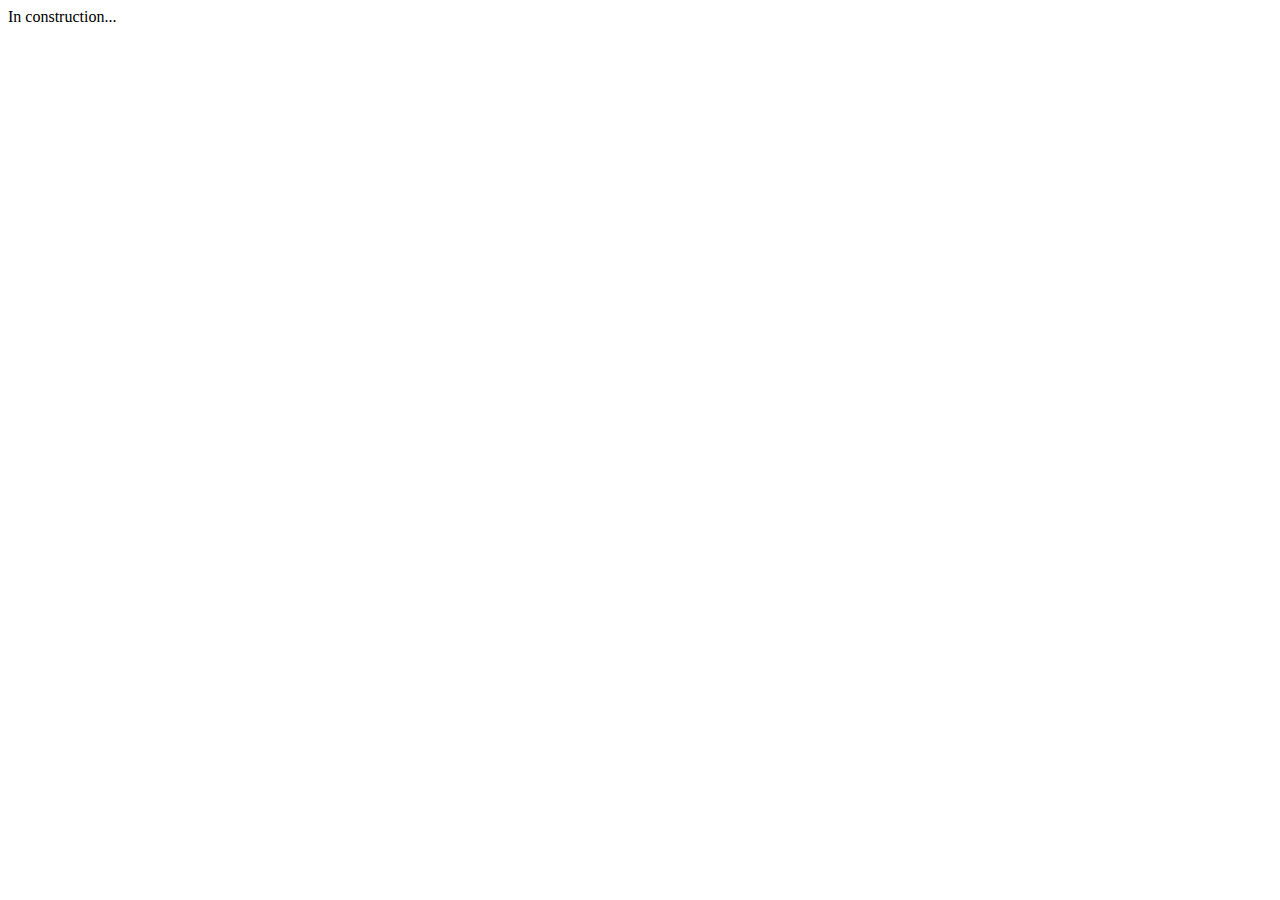
==== index.html @ 7c73fcb0 "removed garbage" ====
<!DOCTYPE html>
<html lang="en">
<head>
  <meta charset="UTF-8" />
  <meta name="viewport" content="width=device-width, initial-scale=1" />
  <title>Gauthier Gluckmann</title>
  <link rel="stylesheet" href="css/style.css" />
</head>
<body>
  In construction...
</body>
</html>
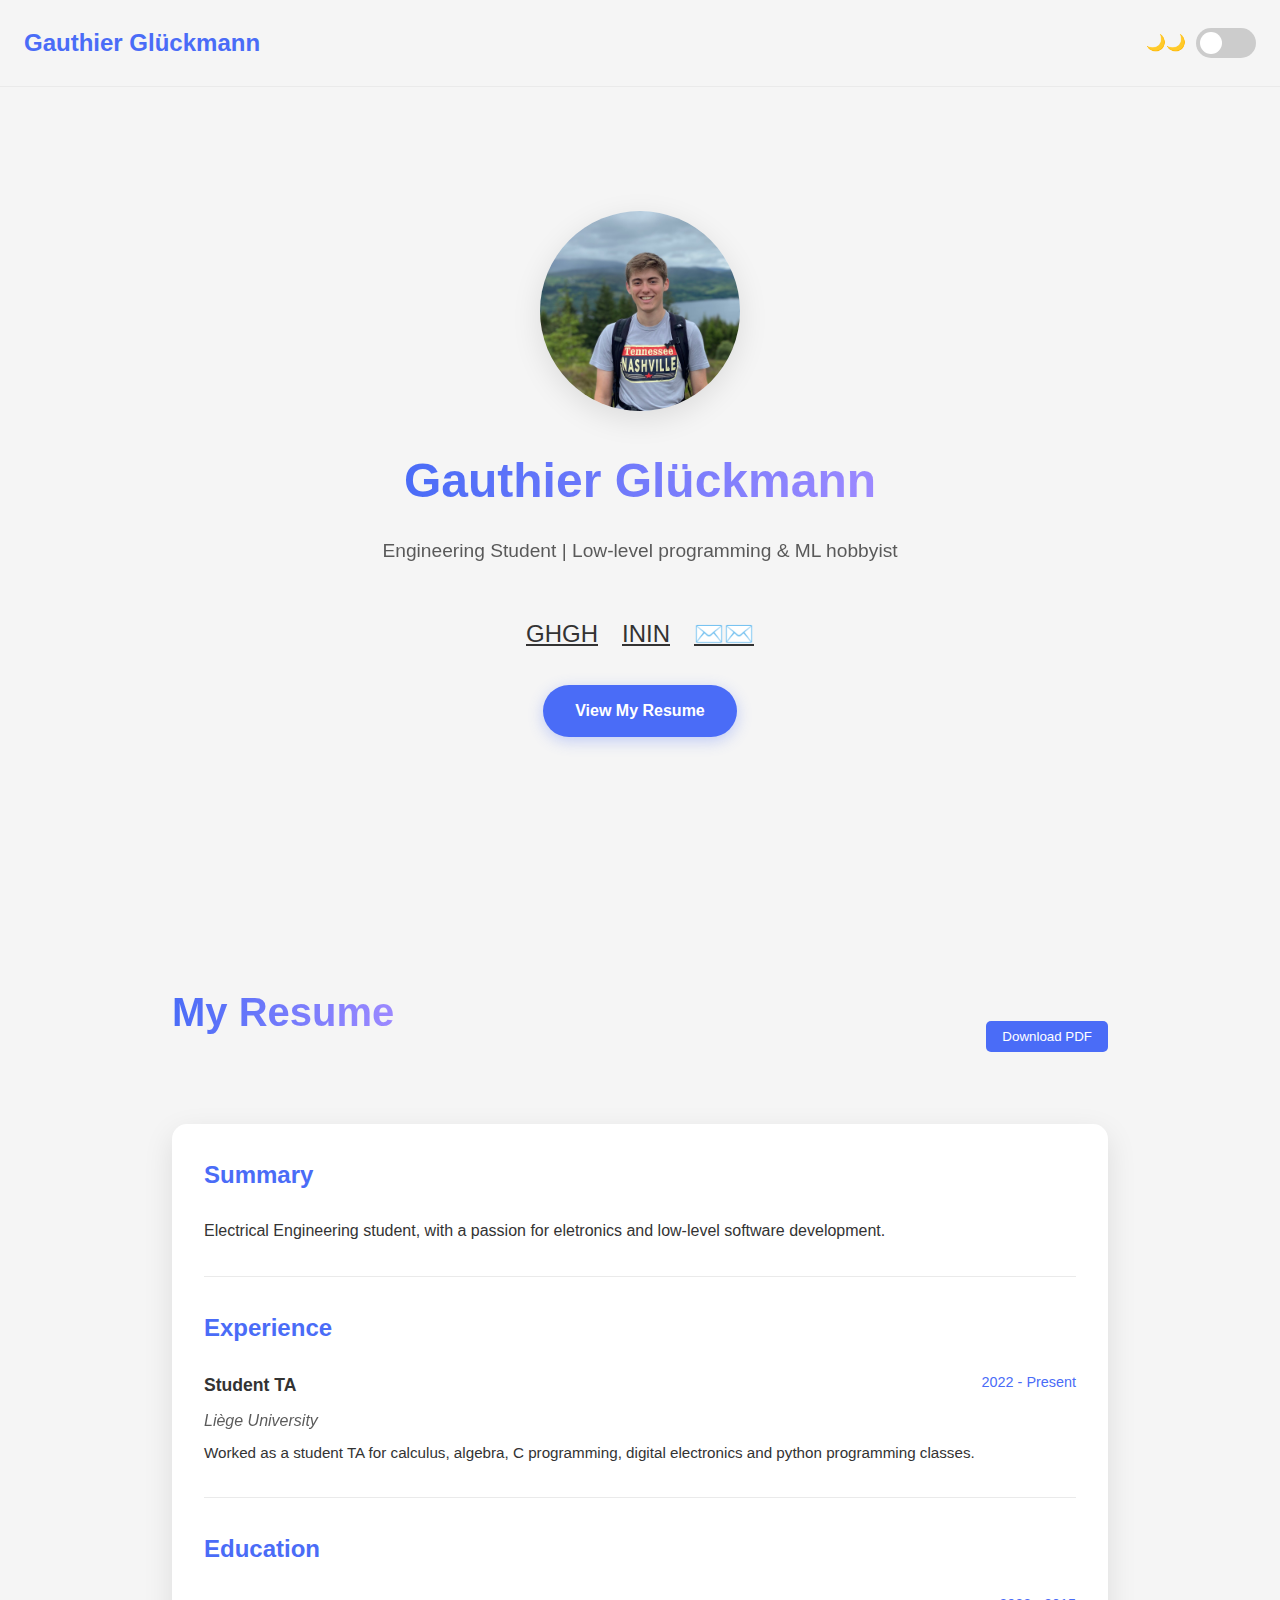
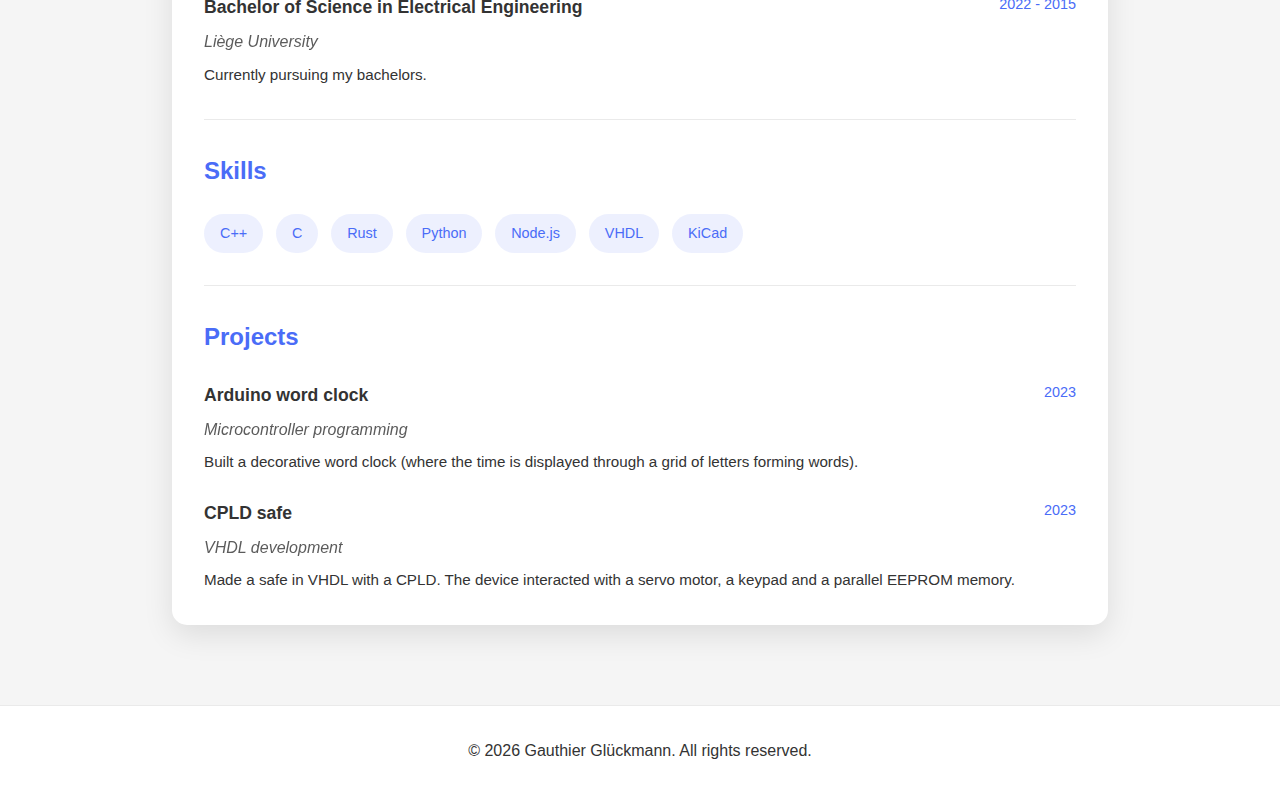
==== commit fd26119d: "New site" ====
--- a/index.html
+++ b/index.html
@@ -1,12 +1,150 @@
 <!DOCTYPE html>
 <html lang="en">
 <head>
-  <meta charset="UTF-8" />
-  <meta name="viewport" content="width=device-width, initial-scale=1" />
-  <title>Gauthier Gluckmann</title>
-  <link rel="stylesheet" href="css/style.css" />
+    <meta charset="UTF-8">
+    <meta name="viewport" content="width=device-width, initial-scale=1.0">
+    <title>Gauthier Glückmann - Personal Website</title>
+    <link rel="stylesheet" href="https://cdnjs.cloudflare.com/ajax/libs/font-awesome/6.4.0/css/all.min.css" integrity="sha512-iecdLmaskl7CVkqkXNQ/ZH/XLlvWZOJyj7Yy7tcenmpD1ypASozpmT/E0iPtmFIB46ZmdtAc9eNBvH0H/ZpiBw==" crossorigin="anonymous" referrerpolicy="no-referrer" />
+    <link rel="stylesheet" href="styles.css" />
 </head>
 <body>
-  In construction...
+    <header>
+        <div class="logo">Gauthier Glückmann</div>
+        <div class="theme-switch">
+            <span id="theme-icon">
+                <!-- Fallback text if Font Awesome fails -->
+                <span class="icon-fallback-moon">🌙</span>
+            </span>
+            <label>
+                <input type="checkbox" id="theme-toggle">
+                <span class="slider"></span>
+            </label>
+        </div>
+    </header>
+
+    <section class="hero">
+        <div class="profile-container">
+            <img src="pic.jpg" alt="Profile Picture" class="profile-img">
+        </div>
+        <h1 id="name-field">Gauthier Glückmann</h1>
+        <p id="bio-field">Engineering Student | Low-level programming & ML hobbyist</p>
+        <div class="social-links">
+            <a href="https://github.com/glugau" target="_blank" title="GitHub">
+                <i class="fab fa-github"></i>
+                <span class="icon-fallback-github" style="display: none;">GH</span>
+            </a>
+            <a href="https://www.linkedin.com/in/gauthier-gluckmann-83764432b/" target="_blank" title="LinkedIn">
+                <i class="fab fa-linkedin"></i>
+                <span class="icon-fallback-linkedin" style="display: none;">IN</span>
+            </a>
+            <!-- <a href="#" target="_blank" title="Twitter">
+                <i class="fab fa-twitter"></i>
+                <span class="icon-fallback-twitter" style="display: none;">TW</span>
+            </a>
+            <a href="#" target="_blank" title="Instagram">
+                <i class="fab fa-instagram"></i>
+                <span class="icon-fallback-instagram" style="display: none;">IG</span>
+            </a> -->
+            <a href="mailto:gaugluck@gmail.com" title="Email">
+                <i class="fas fa-envelope"></i>
+                <span class="icon-fallback-email" style="display: none;">✉️</span>
+            </a>
+        </div>
+        <a href="#resume" class="cta-button">View My Resume</a>
+    </section>
+
+    <section id="resume" class="resume-section">
+        <div class="resume-header">
+            <h2>My Resume</h2>
+            <div class="resume-controls">
+                <button id="download-pdf-btn">Download PDF</button>
+            </div>
+        </div>
+        <div class="resume-container">
+            <div class="section">
+                <h3>Summary</h3>
+                <p id="summary-field">
+                    Electrical Engineering student, with a passion for eletronics and low-level software development.
+                </p>
+            </div>
+            
+            <div class="section">
+                <h3>Experience</h3>
+                <div id="experience-container">
+                    <div class="entry">
+                        <div class="entry-header">
+                            <div class="entry-title">Student TA</div>
+                            <div class="entry-date">2022 - Present</div>
+                        </div>
+                        <div class="entry-subtitle">Liège University</div>
+                        <div class="entry-description">
+                            Worked as a student TA for calculus, algebra, C programming, digital electronics and python programming classes.
+                        </div>
+                    </div>
+                </div>
+            </div>
+            
+            <div class="section">
+                <h3>Education</h3>
+                <div id="education-container">
+                    <div class="entry">
+                        <div class="entry-header">
+                            <div class="entry-title">Bachelor of Science in Electrical Engineering</div>
+                            <div class="entry-date">2022 - 2015</div>
+                        </div>
+                        <div class="entry-subtitle">Liège University</div>
+                        <div class="entry-description">
+                            Currently pursuing my bachelors.
+                        </div>
+                    </div>
+                </div>
+            </div>
+            
+            <div class="section">
+                <h3>Skills</h3>
+                <div class="skills-container" id="skills-container">
+                    <div class="skill-tag">C++</div>
+                    <div class="skill-tag">C</div>
+                    <div class="skill-tag">Rust</div>
+                    <div class="skill-tag">Python</div>
+                    <div class="skill-tag">Node.js</div>
+                    <div class="skill-tag">VHDL</div>
+                    <div class="skill-tag">KiCad</div>
+                </div>
+            </div>
+            
+            <div class="section">
+                <h3>Projects</h3>
+                <div id="projects-container">
+                    <div class="entry">
+                        <div class="entry-header">
+                            <div class="entry-title">Arduino word clock</div>
+                            <div class="entry-date">2023</div>
+                        </div>
+                        <div class="entry-subtitle">Microcontroller programming</div>
+                        <div class="entry-description">
+                            Built a decorative word clock (where the time is displayed through a grid of letters forming words).
+                        </div>
+                    </div>
+                    <div class="entry">
+                        <div class="entry-header">
+                            <div class="entry-title">CPLD safe</div>
+                            <div class="entry-date">2023</div>
+                        </div>
+                        <div class="entry-subtitle">VHDL development</div>
+                        <div class="entry-description">
+                            Made a safe in VHDL with a CPLD. The device interacted with a servo motor, a keypad and a parallel EEPROM memory.
+                        </div>
+                    </div>
+                </div>
+            </div>
+        </div>
+    </section>
+
+    <footer>
+        <p>&copy; <span id="current-year">2025</span> Gauthier Glückmann. All rights reserved.</p>
+    </footer>
+
+    <script src="script.js"></script>
 </body>
-</html>+</html>
--- a/styles.css
+++ b/styles.css
@@ -0,0 +1,360 @@
+:root {
+    --bg-color: #f5f5f5;
+    --text-color: #333;
+    --accent-color: #4a6cf7;
+    --card-bg: #ffffff;
+    --shadow-color: rgba(0, 0, 0, 0.1);
+    --hover-color: #e8e8e8;
+    --border-color: #eaeaea;
+}
+
+[data-theme="dark"] {
+    --bg-color: #121212;
+    --text-color: #f5f5f5;
+    --accent-color: #6d8dff;
+    --card-bg: #1e1e1e;
+    --shadow-color: rgba(0, 0, 0, 0.3);
+    --hover-color: #2a2a2a;
+    --border-color: #333;
+}
+
+* {
+    margin: 0;
+    padding: 0;
+    box-sizing: border-box;
+    transition: background-color 0.3s, color 0.3s;
+}
+
+body {
+    font-family: 'Inter', -apple-system, BlinkMacSystemFont, 'Segoe UI', Roboto, Oxygen, Ubuntu, Cantarell, 'Open Sans', 'Helvetica Neue', sans-serif;
+    background-color: var(--bg-color);
+    color: var(--text-color);
+    line-height: 1.6;
+}
+
+header {
+    display: flex;
+    justify-content: space-between;
+    align-items: center;
+    padding: 1.5rem;
+    position: fixed;
+    width: 100%;
+    top: 0;
+    background-color: var(--bg-color);
+    z-index: 1000;
+    backdrop-filter: blur(10px);
+    -webkit-backdrop-filter: blur(10px);
+    border-bottom: 1px solid var(--border-color);
+}
+
+.logo {
+    font-weight: 700;
+    font-size: 1.5rem;
+    color: var(--accent-color);
+}
+
+.theme-switch {
+    display: flex;
+    align-items: center;
+}
+
+.theme-switch label {
+    position: relative;
+    display: inline-block;
+    width: 60px;
+    height: 30px;
+    margin-left: 10px;
+}
+
+.theme-switch input {
+    opacity: 0;
+    width: 0;
+    height: 0;
+}
+
+.slider {
+    position: absolute;
+    cursor: pointer;
+    top: 0;
+    left: 0;
+    right: 0;
+    bottom: 0;
+    background-color: #ccc;
+    transition: .4s;
+    border-radius: 30px;
+}
+
+.slider:before {
+    position: absolute;
+    content: "";
+    height: 22px;
+    width: 22px;
+    left: 4px;
+    bottom: 4px;
+    background-color: white;
+    transition: .4s;
+    border-radius: 50%;
+}
+
+input:checked + .slider {
+    background-color: var(--accent-color);
+}
+
+input:checked + .slider:before {
+    transform: translateX(30px);
+}
+
+.hero {
+    display: flex;
+    flex-direction: column;
+    align-items: center;
+    justify-content: center;
+    min-height: 100vh;
+    padding: 2rem;
+    text-align: center;
+}
+
+.profile-container {
+    margin-top: 3rem;
+    margin-bottom: 2rem;
+    position: relative;
+    width: 200px;
+    height: 200px;
+    overflow: hidden;
+    border-radius: 50%;
+    box-shadow: 0 8px 30px var(--shadow-color);
+}
+
+.profile-img {
+    width: 100%;
+    height: 100%;
+    object-fit: cover;
+}
+
+.hero h1 {
+    font-size: 3rem;
+    margin-bottom: 1rem;
+    background: linear-gradient(90deg, var(--accent-color), #9c89ff);
+    -webkit-background-clip: text;
+    background-clip: text;
+    color: transparent;
+}
+
+.hero p {
+    font-size: 1.2rem;
+    max-width: 600px;
+    margin-bottom: 2rem;
+    opacity: 0.8;
+}
+
+.social-links {
+    display: flex;
+    gap: 1.5rem;
+    margin-top: 1rem;
+}
+
+.social-links a {
+    color: var(--text-color);
+    font-size: 1.5rem;
+    transition: transform 0.3s, color 0.3s;
+}
+
+.social-links a:hover {
+    color: var(--accent-color);
+    transform: translateY(-3px);
+}
+
+.cta-button {
+    display: inline-block;
+    margin-top: 2rem;
+    padding: 0.8rem 2rem;
+    background-color: var(--accent-color);
+    color: white;
+    border: none;
+    border-radius: 30px;
+    font-size: 1rem;
+    font-weight: 600;
+    cursor: pointer;
+    text-decoration: none;
+    transition: transform 0.3s, box-shadow 0.3s;
+    box-shadow: 0 4px 15px rgba(74, 108, 247, 0.3);
+}
+
+.cta-button:hover {
+    transform: translateY(-3px);
+    box-shadow: 0 8px 25px rgba(74, 108, 247, 0.4);
+}
+
+.resume-section {
+    padding: 5rem 2rem;
+    max-width: 1000px;
+    margin: 0 auto;
+}
+
+.resume-section h2 {
+    text-align: center;
+    font-size: 2.5rem;
+    margin-bottom: 3rem;
+    background: linear-gradient(90deg, var(--accent-color), #9c89ff);
+    -webkit-background-clip: text;
+    background-clip: text;
+    color: transparent;
+}
+
+.resume-header {
+    display: flex;
+    justify-content: space-between;
+    align-items: center;
+    margin-bottom: 2rem;
+}
+
+.resume-controls {
+    display: flex;
+    gap: 1rem;
+}
+
+.resume-controls button {
+    padding: 0.5rem 1rem;
+    background-color: var(--accent-color);
+    color: white;
+    border: none;
+    border-radius: 5px;
+    cursor: pointer;
+    font-weight: 500;
+    transition: background-color 0.3s;
+}
+
+.resume-controls button:hover {
+    background-color: #3a55d9;
+}
+
+.resume-container {
+    background-color: var(--card-bg);
+    border-radius: 15px;
+    padding: 2rem;
+    box-shadow: 0 10px 30px var(--shadow-color);
+}
+
+.section {
+    margin-bottom: 2rem;
+    border-bottom: 1px solid var(--border-color);
+    padding-bottom: 2rem;
+}
+
+.section:last-child {
+    border-bottom: none;
+    margin-bottom: 0;
+    padding-bottom: 0;
+}
+
+.section h3 {
+    font-size: 1.5rem;
+    margin-bottom: 1.5rem;
+    color: var(--accent-color);
+}
+
+.entry {
+    margin-bottom: 1.5rem;
+    position: relative;
+}
+
+.entry:last-child {
+    margin-bottom: 0;
+}
+
+.entry-header {
+    display: flex;
+    justify-content: space-between;
+    margin-bottom: 0.5rem;
+}
+
+.entry-title {
+    font-weight: 700;
+    font-size: 1.1rem;
+}
+
+.entry-date {
+    color: var(--accent-color);
+    font-weight: 500;
+    font-size: 0.9rem;
+}
+
+.entry-subtitle {
+    font-style: italic;
+    margin-bottom: 0.5rem;
+    opacity: 0.8;
+}
+
+.entry-description {
+    font-size: 0.95rem;
+    line-height: 1.6;
+}
+
+.skills-container {
+    display: flex;
+    flex-wrap: wrap;
+    gap: 0.8rem;
+}
+
+.skill-tag {
+    background-color: rgba(74, 108, 247, 0.1);
+    color: var(--accent-color);
+    padding: 0.5rem 1rem;
+    border-radius: 30px;
+    font-size: 0.9rem;
+    font-weight: 500;
+    transition: background-color 0.3s, transform 0.3s;
+}
+
+.skill-tag:hover {
+    background-color: rgba(74, 108, 247, 0.2);
+    transform: translateY(-2px);
+}
+
+footer {
+    text-align: center;
+    padding: 2rem;
+    background-color: var(--card-bg);
+    color: var(--text-color);
+    border-top: 1px solid var(--border-color);
+}
+
+@media (max-width: 768px) {
+    .hero h1 {
+        font-size: 2.2rem;
+    }
+    .hero p {
+        font-size: 1rem;
+    }
+    .entry-header {
+        flex-direction: column;
+        gap: 0.3rem;
+    }
+    .profile-container {
+        width: 150px;
+        height: 150px;
+    }
+}
+
+/* Fall-back icons using unicode characters */
+.icon-fallback-moon:before {
+    content: "🌙";
+}
+.icon-fallback-sun:before {
+    content: "☀️";
+}
+.icon-fallback-github:before {
+    content: "GH";
+}
+.icon-fallback-linkedin:before {
+    content: "IN";
+}
+.icon-fallback-twitter:before {
+    content: "TW";
+}
+.icon-fallback-instagram:before {
+    content: "IG";
+}
+.icon-fallback-email:before {
+    content: "✉️";
+}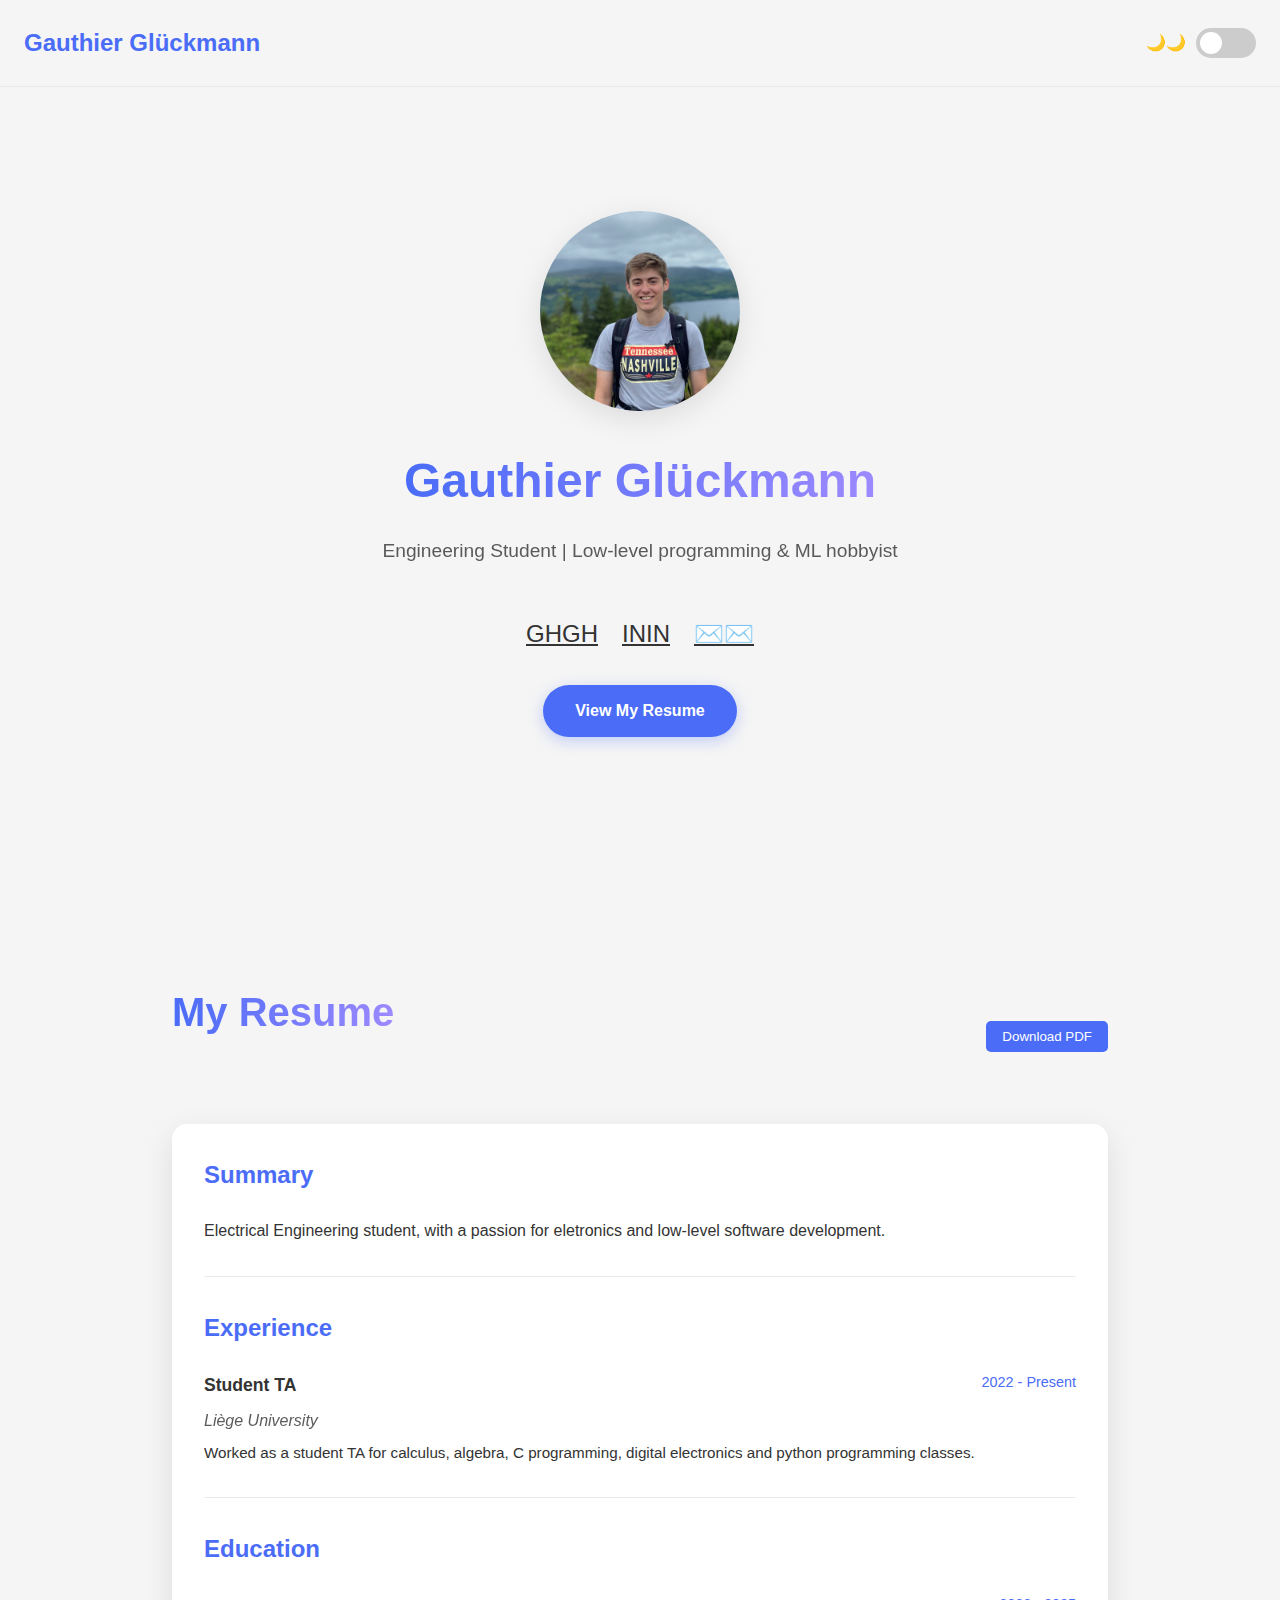
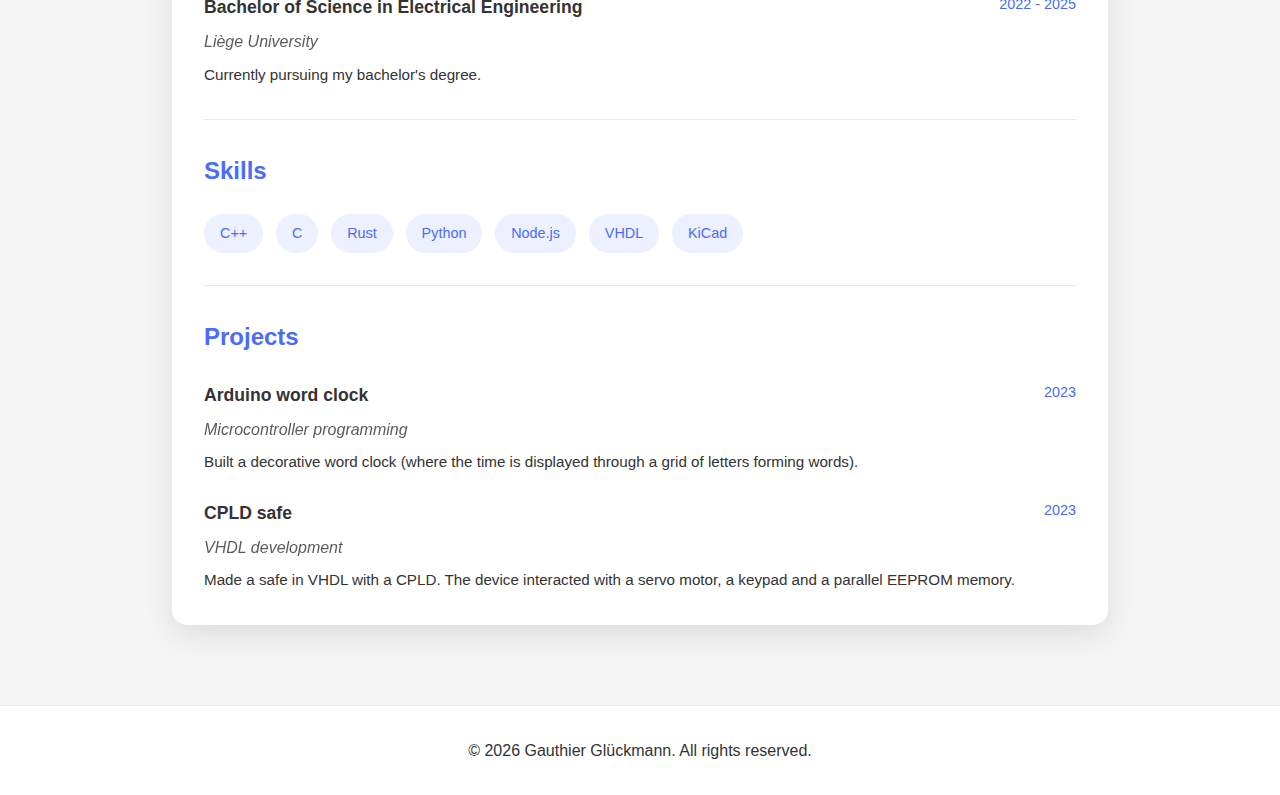
==== commit 65de5a12: "typo" ====
--- a/index.html
+++ b/index.html
@@ -90,11 +90,11 @@
                     <div class="entry">
                         <div class="entry-header">
                             <div class="entry-title">Bachelor of Science in Electrical Engineering</div>
-                            <div class="entry-date">2022 - 2015</div>
+                            <div class="entry-date">2022 - 2025</div>
                         </div>
                         <div class="entry-subtitle">Liège University</div>
                         <div class="entry-description">
-                            Currently pursuing my bachelors.
+                            Currently pursuing my bachelor's degree.
                         </div>
                     </div>
                 </div>
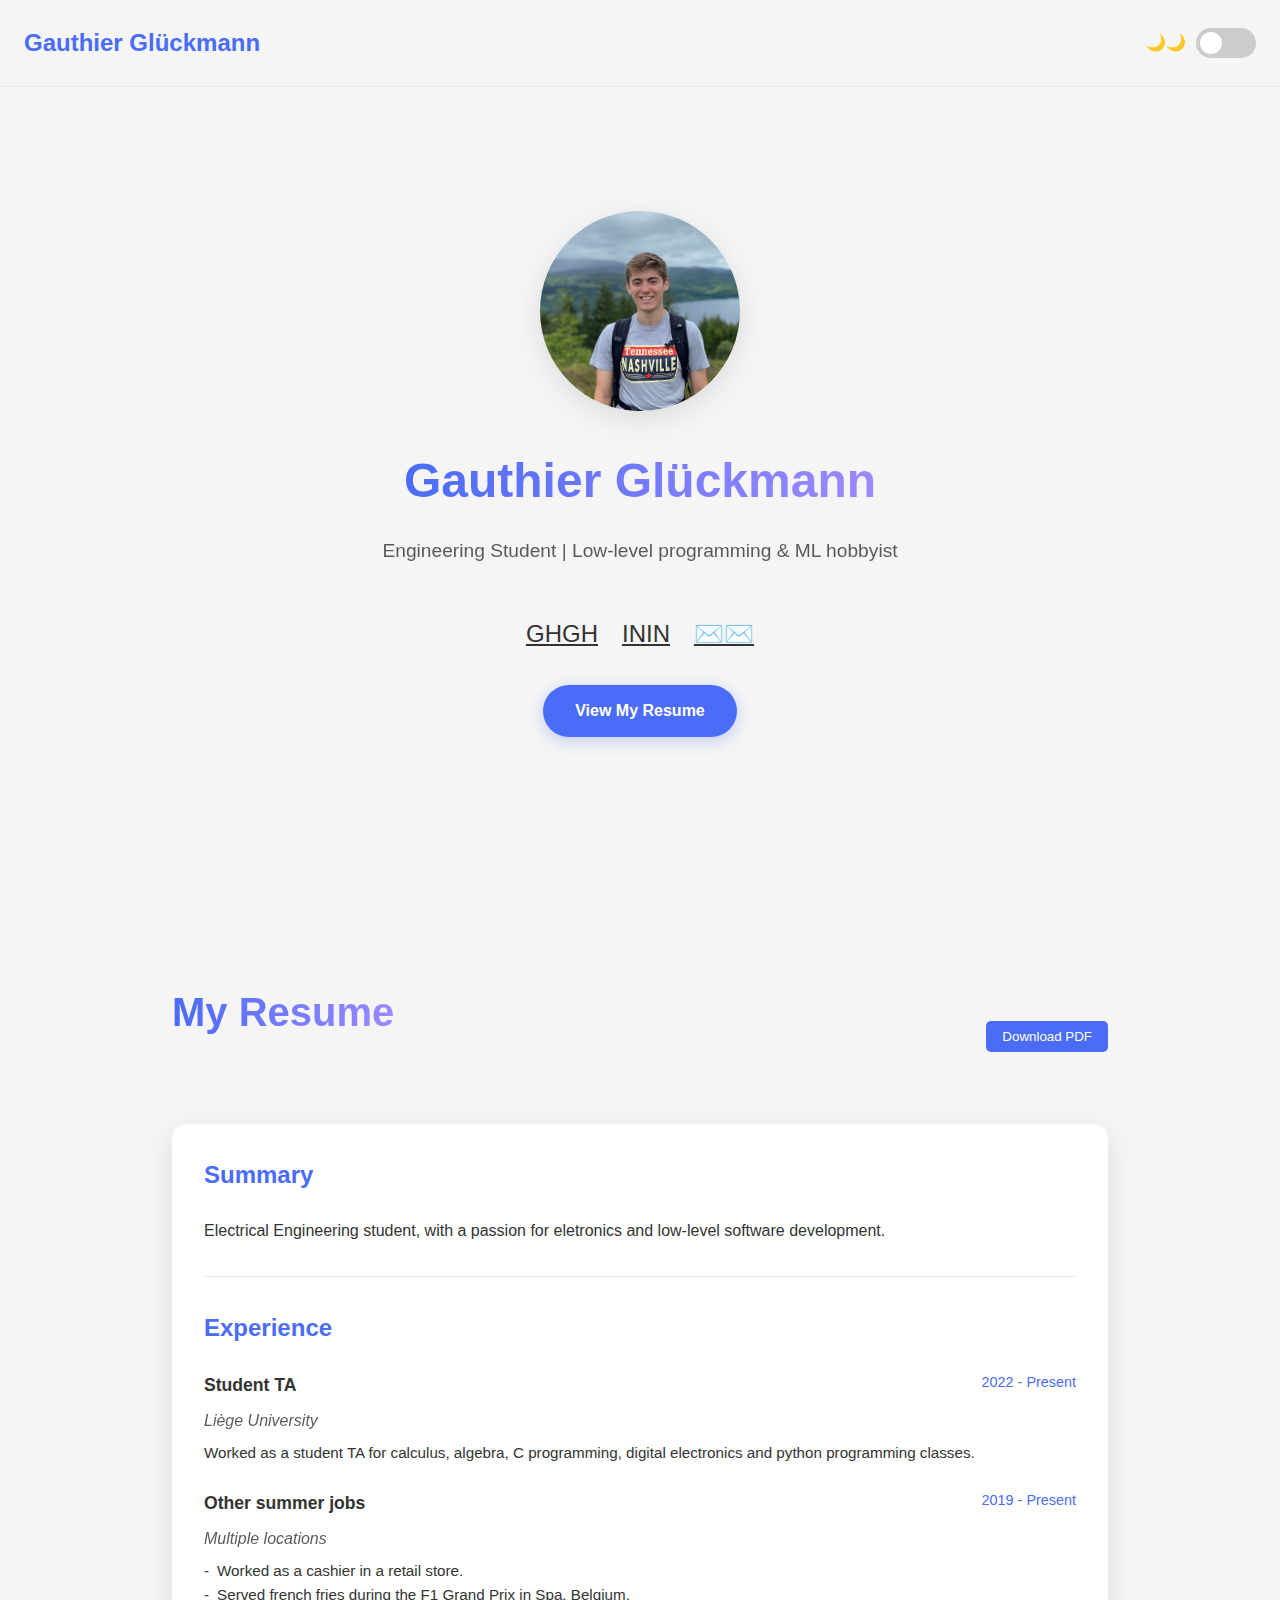
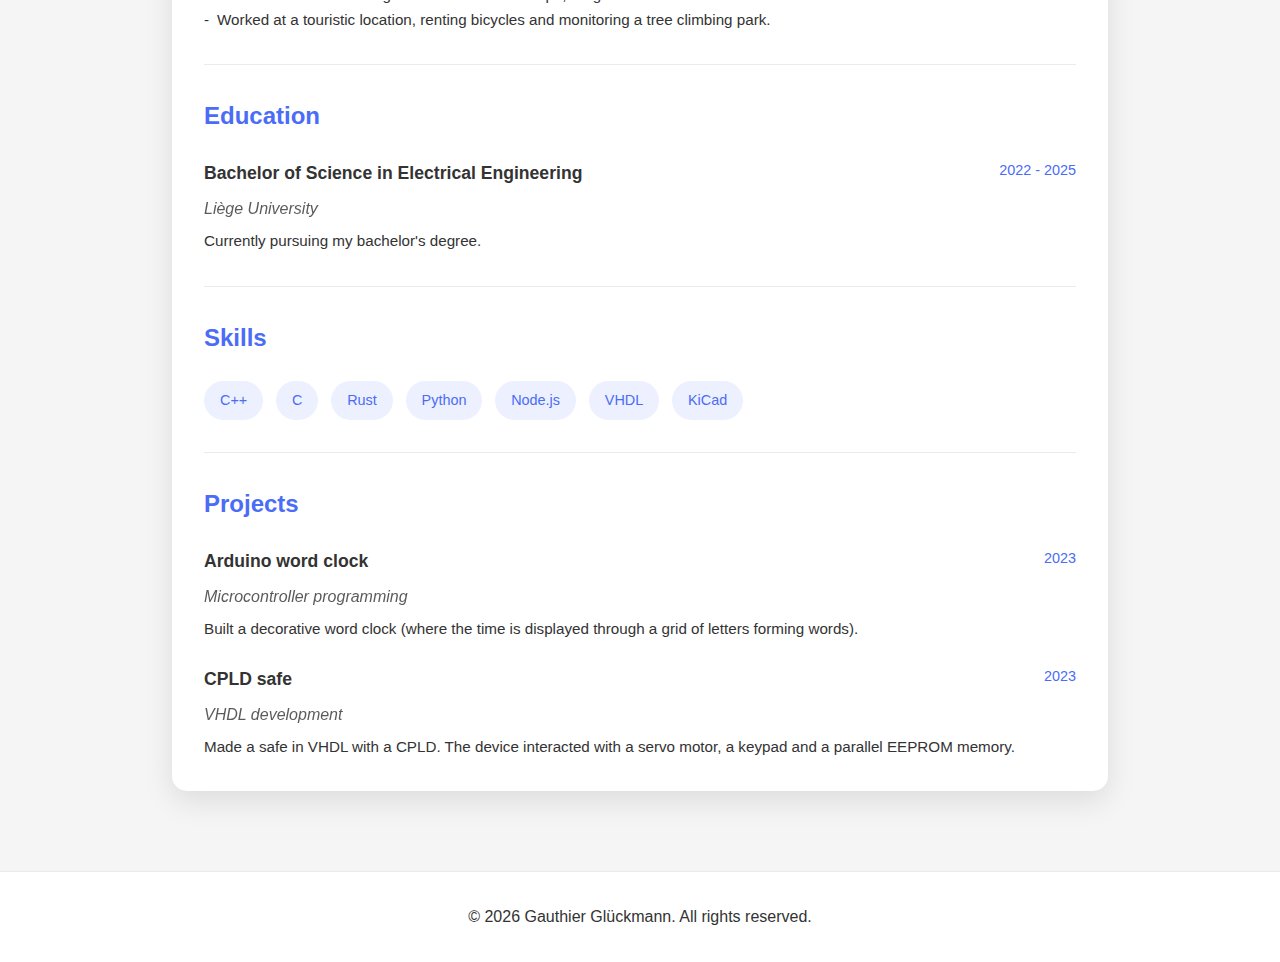
==== commit b326729f: "jobs" ====
--- a/index.html
+++ b/index.html
@@ -81,6 +81,20 @@
                             Worked as a student TA for calculus, algebra, C programming, digital electronics and python programming classes.
                         </div>
                     </div>
+                    <div class="entry">
+                        <div class="entry-header">
+                            <div class="entry-title">Other summer jobs</div>
+                            <div class="entry-date">2019 - Present</div>
+                        </div>
+                        <div class="entry-subtitle">Multiple locations</div>
+                        <div class="entry-description">
+                            <ul>
+                                <li>Worked as a cashier in a retail store.</li>
+                                <li>Served french fries during the F1 Grand Prix in Spa, Belgium.</li>
+                                <li>Worked at a touristic location, renting bicycles and monitoring a tree climbing park.</li>
+                            </ul>
+                        </div>
+                    </div>
                 </div>
             </div>
             
--- a/styles.css
+++ b/styles.css
@@ -336,6 +336,17 @@
     }
 }
 
+ul {
+    list-style-type: none;
+    padding-left: 0;
+  }
+
+li::before {
+content: '-'; /* dash character */
+margin-right: 8px;
+color: --text-color; /* or any color you prefer */
+}
+
 /* Fall-back icons using unicode characters */
 .icon-fallback-moon:before {
     content: "🌙";
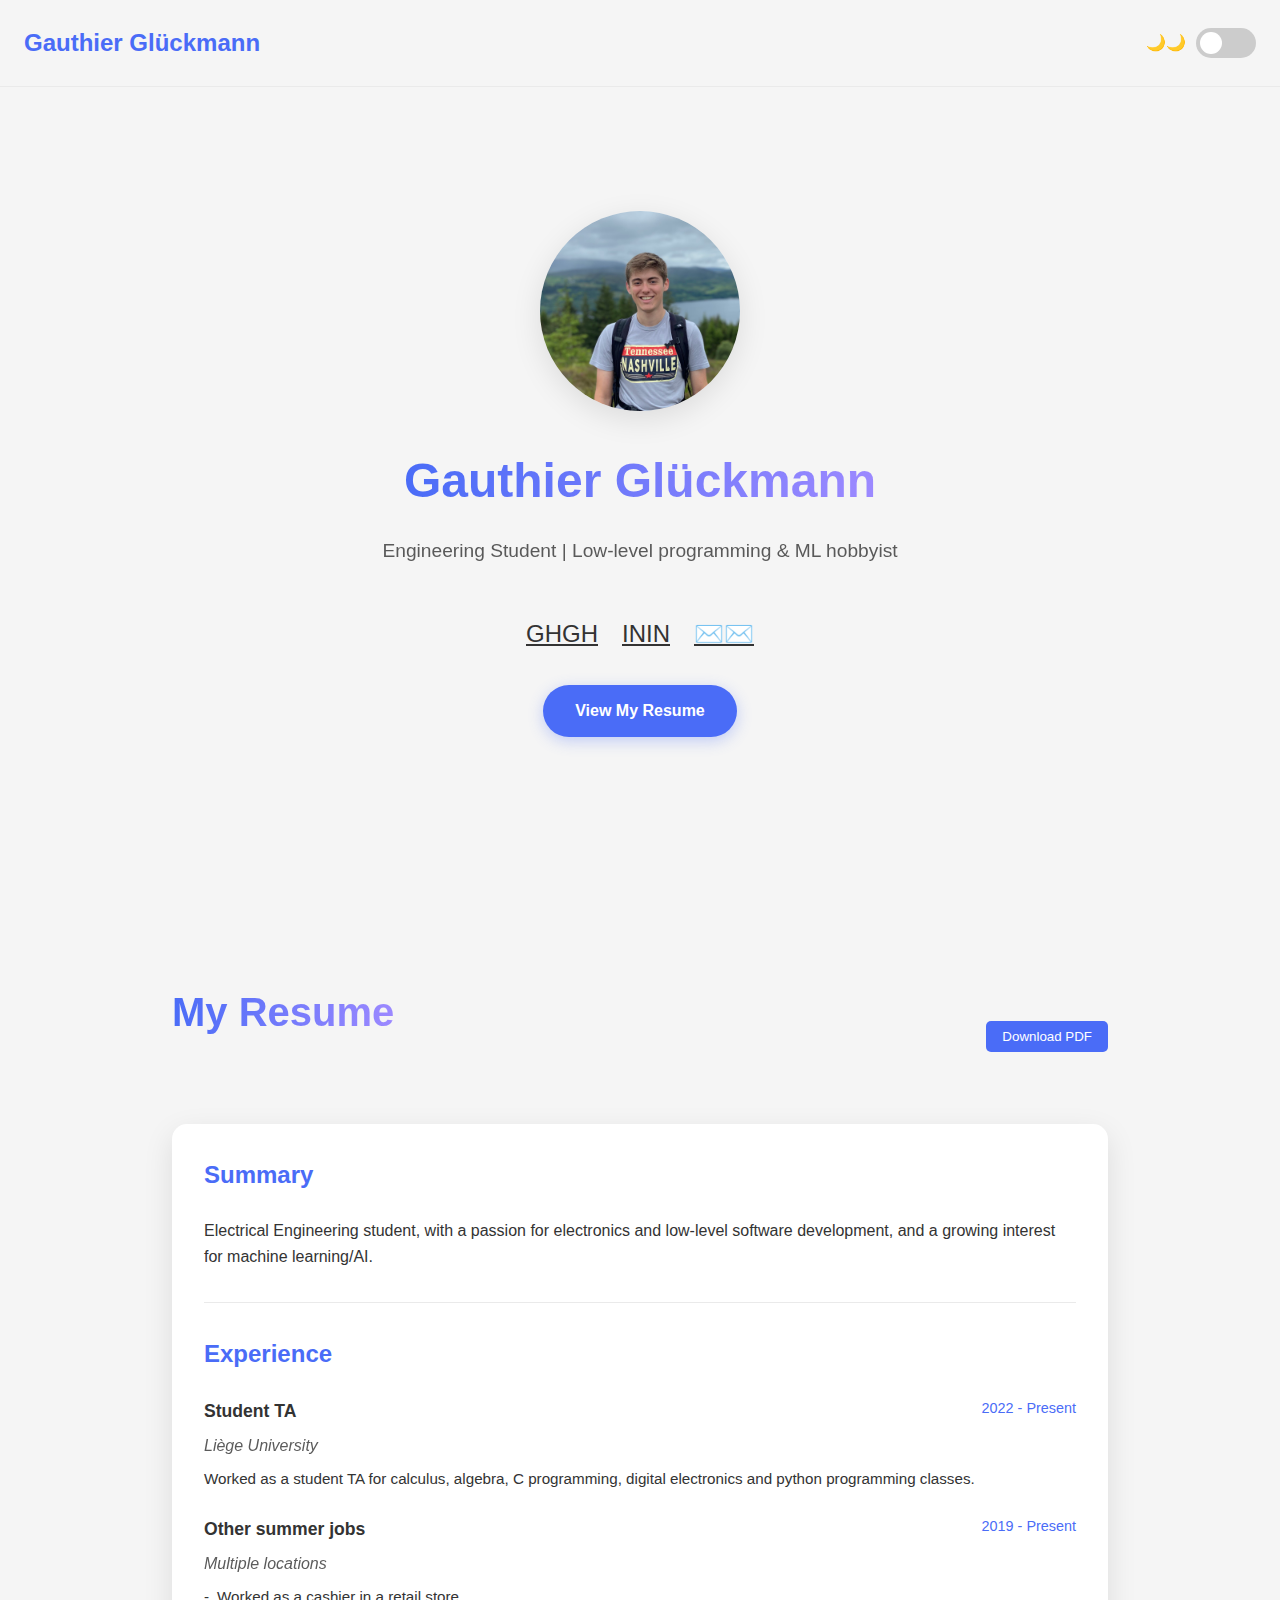
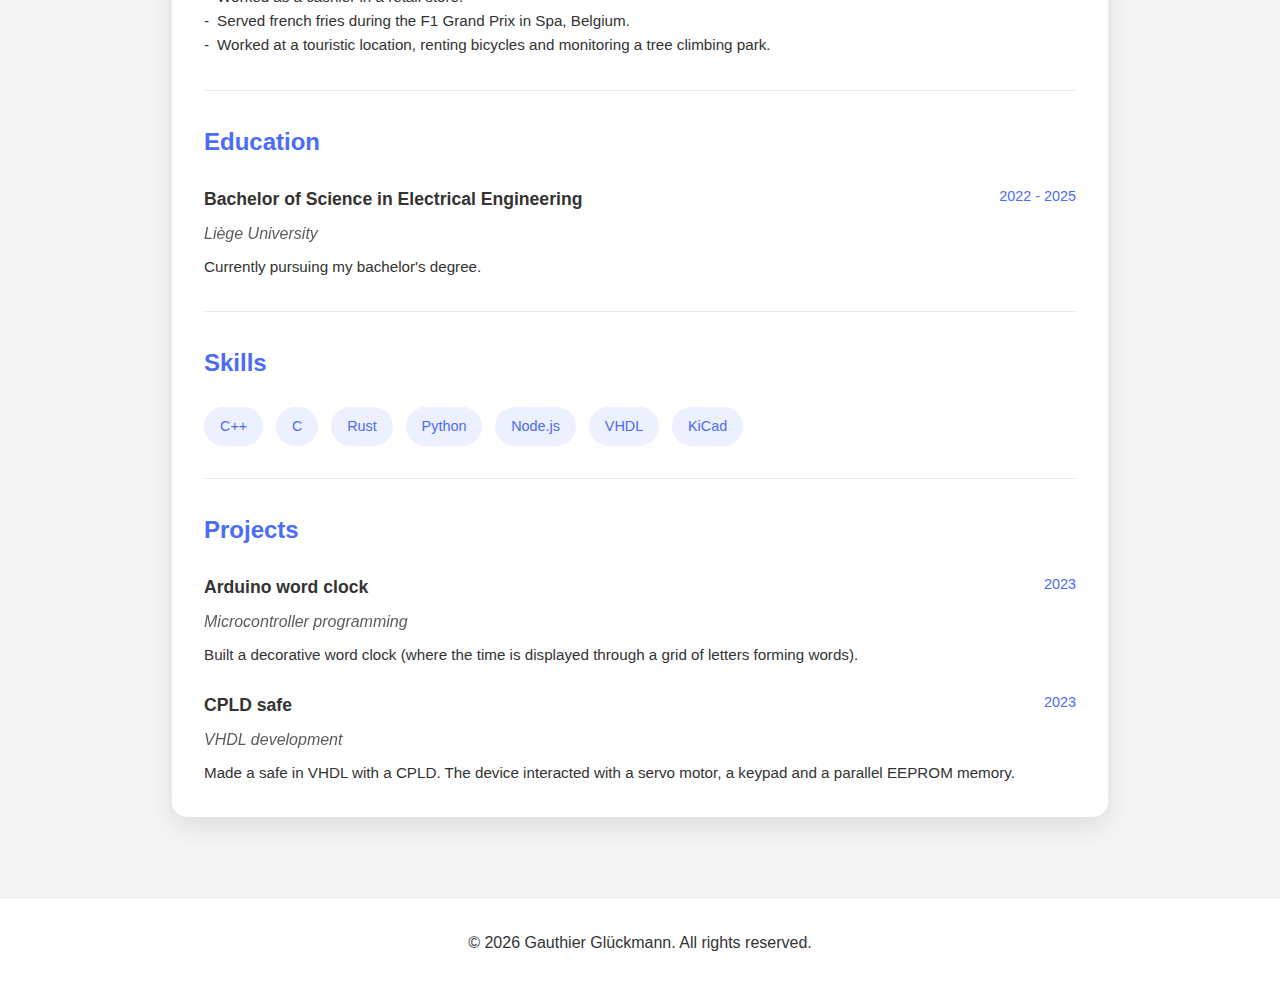
==== commit e53335dc: "typos" ====
--- a/index.html
+++ b/index.html
@@ -64,7 +64,7 @@
             <div class="section">
                 <h3>Summary</h3>
                 <p id="summary-field">
-                    Electrical Engineering student, with a passion for eletronics and low-level software development.
+                    Electrical Engineering student, with a passion for electronics and low-level software development, and a growing interest for machine learning/AI.
                 </p>
             </div>
             
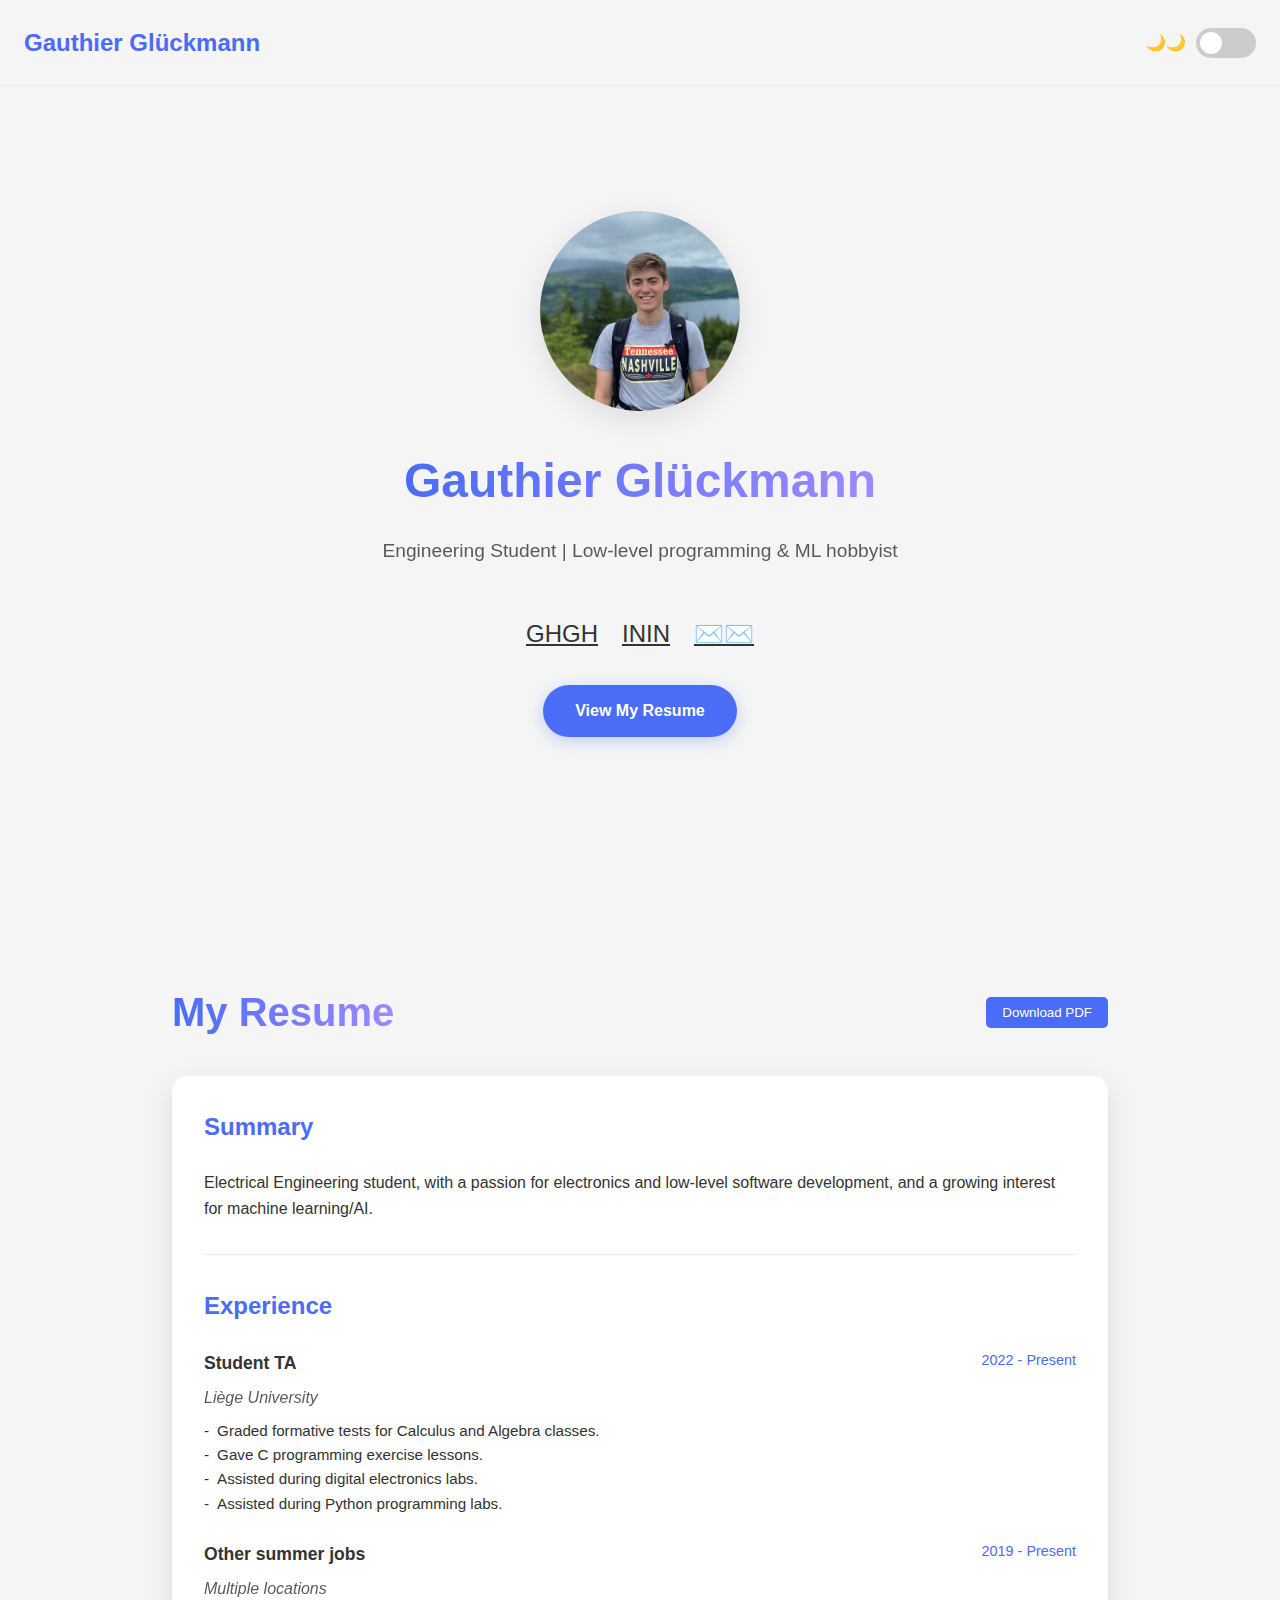
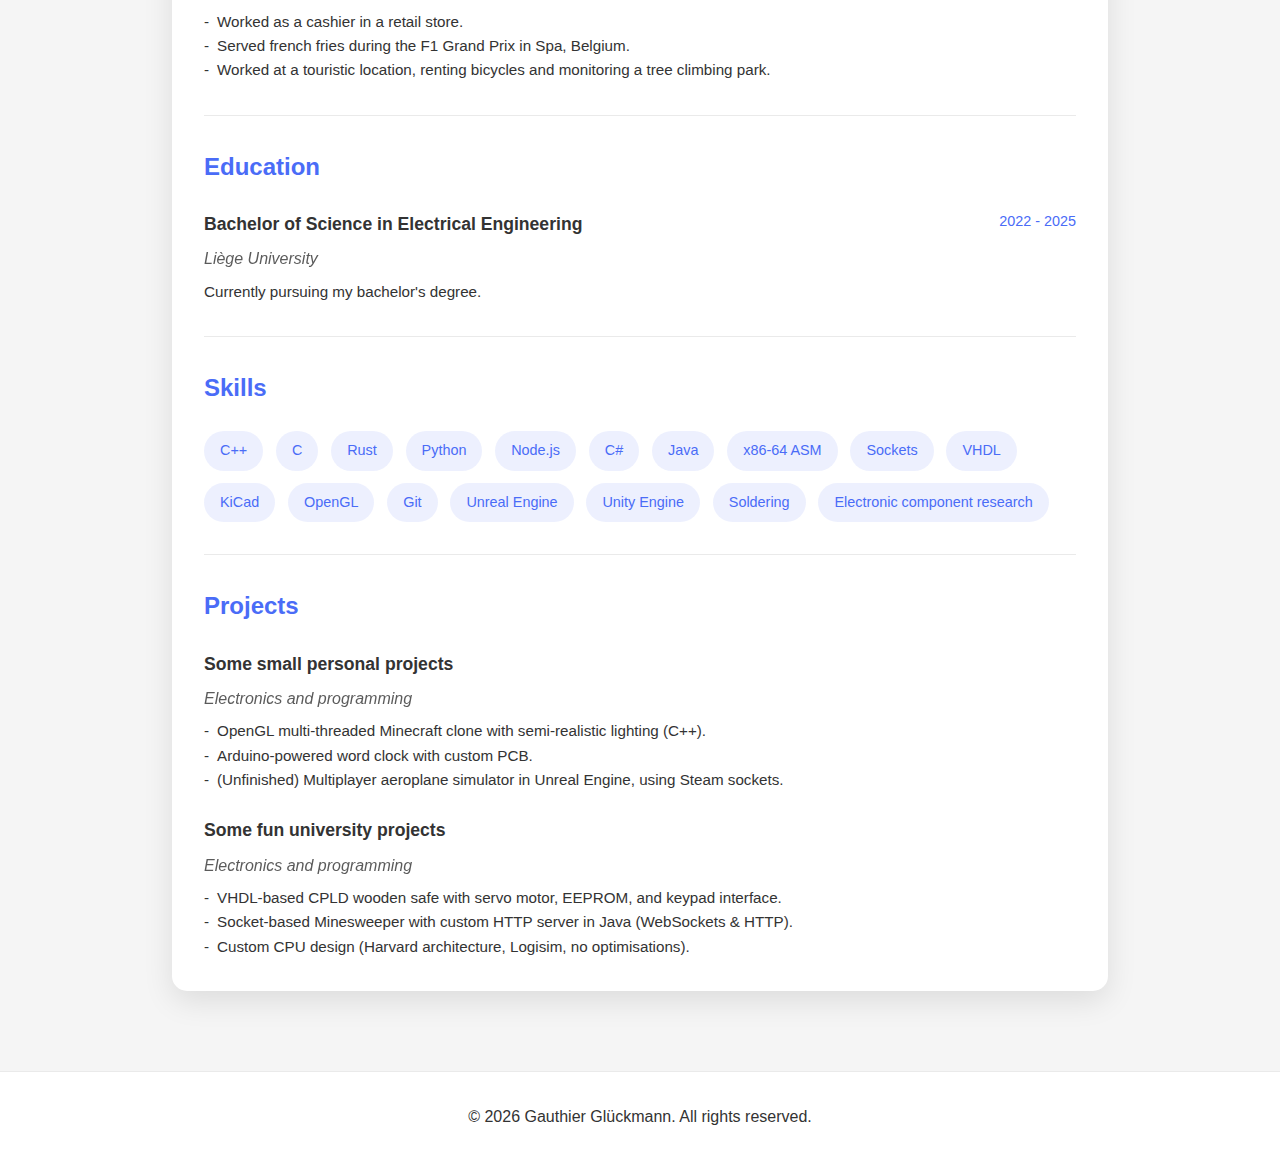
==== commit ca733b26: "Update index.html" ====
--- a/index.html
+++ b/index.html
@@ -78,7 +78,12 @@
                         </div>
                         <div class="entry-subtitle">Liège University</div>
                         <div class="entry-description">
-                            Worked as a student TA for calculus, algebra, C programming, digital electronics and python programming classes.
+                            <ul>
+                                <li>Graded formative tests for Calculus and Algebra classes.</li>
+                                <li>Gave C programming exercise lessons.</li>
+                                <li>Assisted during digital electronics labs.</li>
+                                <li>Assisted during Python programming labs.</li>
+                            </ul>
                         </div>
                     </div>
                     <div class="entry">
@@ -122,8 +127,18 @@
                     <div class="skill-tag">Rust</div>
                     <div class="skill-tag">Python</div>
                     <div class="skill-tag">Node.js</div>
+                    <div class="skill-tag">C#</div>
+                    <div class="skill-tag">Java</div>
+                    <div class="skill-tag">x86-64 ASM</div>
+                    <div class="skill-tag">Sockets</div>
                     <div class="skill-tag">VHDL</div>
                     <div class="skill-tag">KiCad</div>
+                    <div class="skill-tag">OpenGL</div>
+                    <div class="skill-tag">Git</div>
+                    <div class="skill-tag">Unreal Engine</div>
+                    <div class="skill-tag">Unity Engine</div>
+                    <div class="skill-tag">Soldering</div>
+                    <div class="skill-tag">Electronic component research</div>
                 </div>
             </div>
             
@@ -132,22 +147,30 @@
                 <div id="projects-container">
                     <div class="entry">
                         <div class="entry-header">
-                            <div class="entry-title">Arduino word clock</div>
-                            <div class="entry-date">2023</div>
+                            <div class="entry-title">Some small personal projects</div>
+                            <div class="entry-date"></div>
                         </div>
-                        <div class="entry-subtitle">Microcontroller programming</div>
+                        <div class="entry-subtitle">Electronics and programming</div>
                         <div class="entry-description">
-                            Built a decorative word clock (where the time is displayed through a grid of letters forming words).
+                            <ul>
+                                <li>OpenGL multi-threaded Minecraft clone with semi-realistic lighting (C++).</li>
+                                <li>Arduino-powered word clock with custom PCB.</li>
+                                <li>(Unfinished) Multiplayer aeroplane simulator in Unreal Engine, using Steam sockets.</li>
+                            </ul>
                         </div>
                     </div>
                     <div class="entry">
                         <div class="entry-header">
-                            <div class="entry-title">CPLD safe</div>
-                            <div class="entry-date">2023</div>
+                            <div class="entry-title">Some fun university projects</div>
+                            <div class="entry-date"></div>
                         </div>
-                        <div class="entry-subtitle">VHDL development</div>
+                        <div class="entry-subtitle">Electronics and programming</div>
                         <div class="entry-description">
-                            Made a safe in VHDL with a CPLD. The device interacted with a servo motor, a keypad and a parallel EEPROM memory.
+                            <ul>
+                                <li>VHDL-based CPLD wooden safe with servo motor, EEPROM, and keypad interface.</li>
+                                <li>Socket-based Minesweeper with custom HTTP server in Java (WebSockets & HTTP).</li>
+                                <li>Custom CPU design (Harvard architecture, Logisim, no optimisations).</li>
+                            </ul>
                         </div>
                     </div>
                 </div>
--- a/styles.css
+++ b/styles.css
@@ -206,6 +206,10 @@
     justify-content: space-between;
     align-items: center;
     margin-bottom: 2rem;
+}
+
+.resume-header h2 {
+    margin-bottom: 0;
 }
 
 .resume-controls {
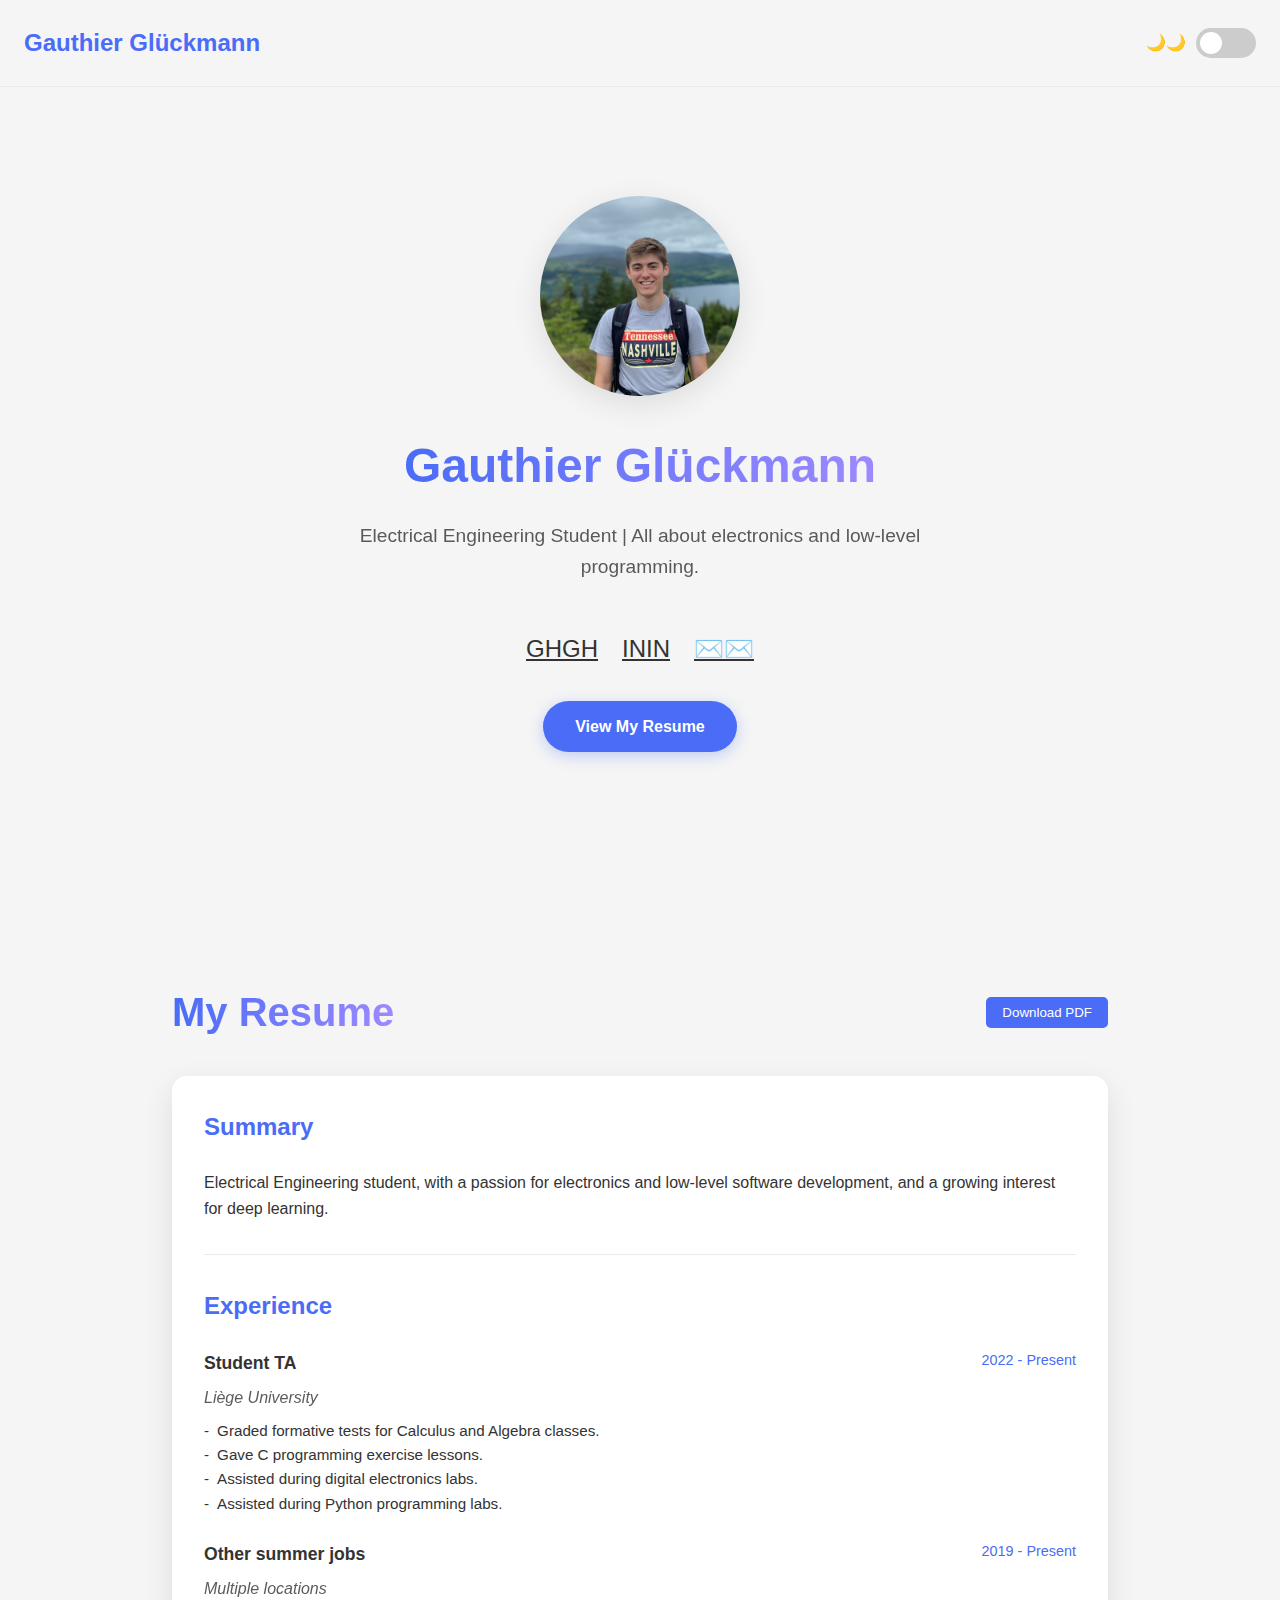
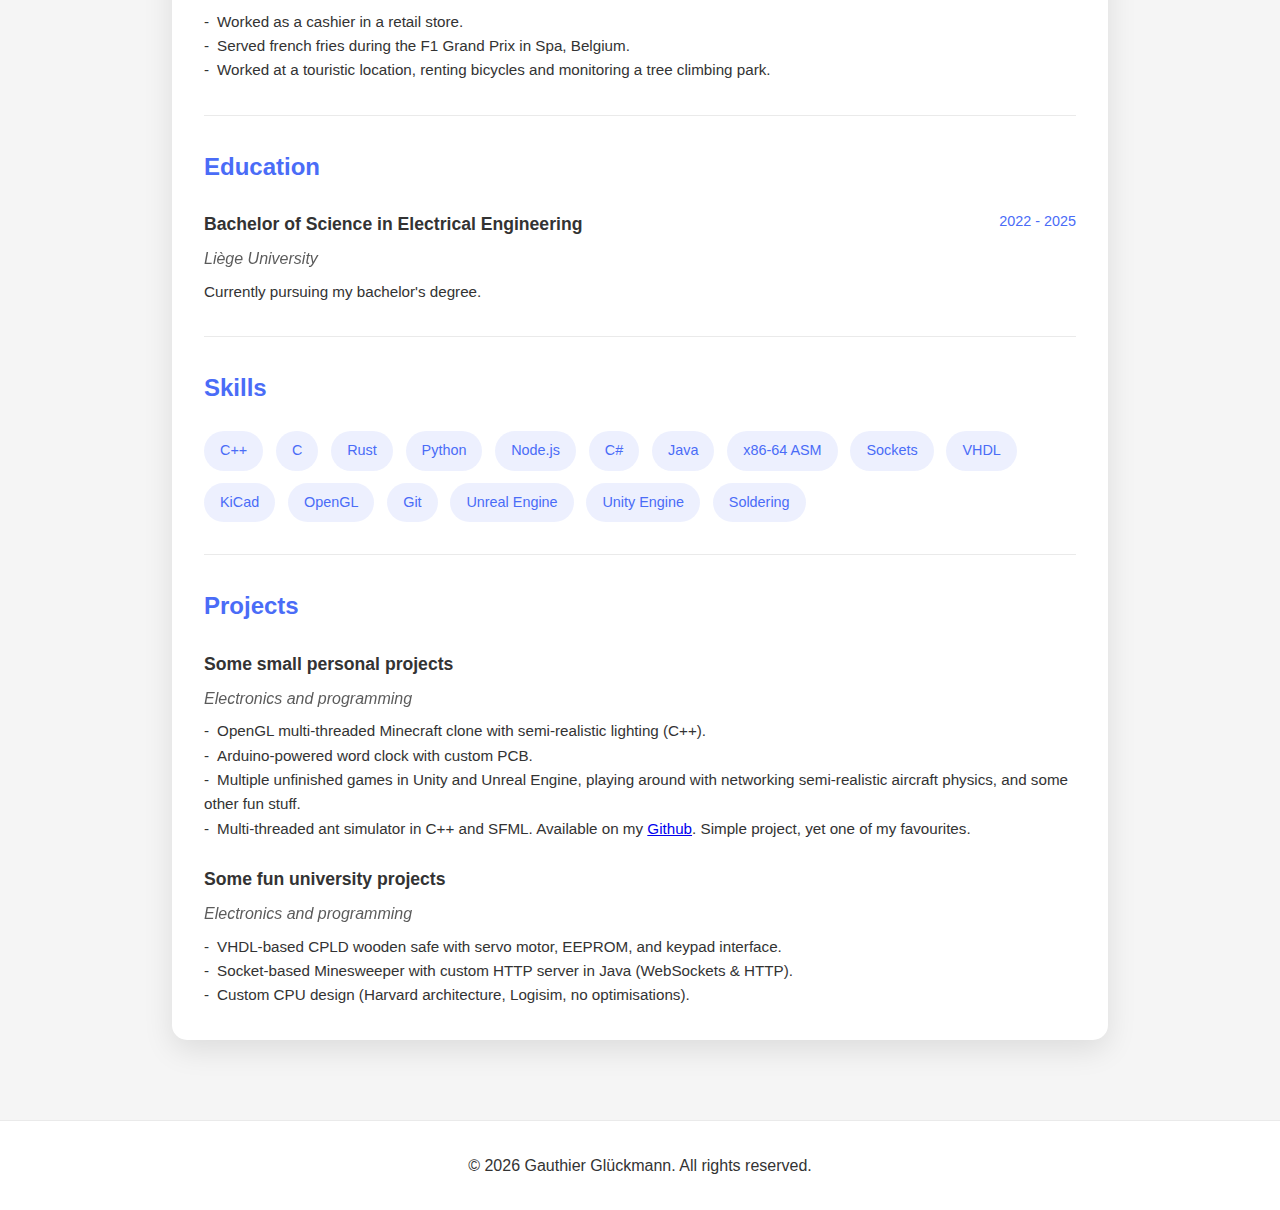
==== commit cbb70a11: "Update index.html" ====
--- a/index.html
+++ b/index.html
@@ -3,7 +3,7 @@
 <head>
     <meta charset="UTF-8">
     <meta name="viewport" content="width=device-width, initial-scale=1.0">
-    <title>Gauthier Glückmann - Personal Website</title>
+    <title>Gauthier Glückmann</title>
     <link rel="stylesheet" href="https://cdnjs.cloudflare.com/ajax/libs/font-awesome/6.4.0/css/all.min.css" integrity="sha512-iecdLmaskl7CVkqkXNQ/ZH/XLlvWZOJyj7Yy7tcenmpD1ypASozpmT/E0iPtmFIB46ZmdtAc9eNBvH0H/ZpiBw==" crossorigin="anonymous" referrerpolicy="no-referrer" />
     <link rel="stylesheet" href="styles.css" />
 </head>
@@ -27,7 +27,7 @@
             <img src="pic.jpg" alt="Profile Picture" class="profile-img">
         </div>
         <h1 id="name-field">Gauthier Glückmann</h1>
-        <p id="bio-field">Engineering Student | Low-level programming & ML hobbyist</p>
+        <p id="bio-field">Electrical Engineering Student | All about electronics and low-level programming.</p>
         <div class="social-links">
             <a href="https://github.com/glugau" target="_blank" title="GitHub">
                 <i class="fab fa-github"></i>
@@ -64,7 +64,7 @@
             <div class="section">
                 <h3>Summary</h3>
                 <p id="summary-field">
-                    Electrical Engineering student, with a passion for electronics and low-level software development, and a growing interest for machine learning/AI.
+                    Electrical Engineering student, with a passion for electronics and low-level software development, and a growing interest for deep learning.
                 </p>
             </div>
             
@@ -138,7 +138,6 @@
                     <div class="skill-tag">Unreal Engine</div>
                     <div class="skill-tag">Unity Engine</div>
                     <div class="skill-tag">Soldering</div>
-                    <div class="skill-tag">Electronic component research</div>
                 </div>
             </div>
             
@@ -155,7 +154,8 @@
                             <ul>
                                 <li>OpenGL multi-threaded Minecraft clone with semi-realistic lighting (C++).</li>
                                 <li>Arduino-powered word clock with custom PCB.</li>
-                                <li>(Unfinished) Multiplayer aeroplane simulator in Unreal Engine, using Steam sockets.</li>
+                                <li>Multiple unfinished games in Unity and Unreal Engine, playing around with networking semi-realistic aircraft physics, and some other fun stuff.</li>
+                                <li>Multi-threaded ant simulator in C++ and SFML. Available on my <a href="https://github.com/glugau/ant-sim/">Github</a>. Simple project, yet one of my favourites.</li>
                             </ul>
                         </div>
                     </div>
